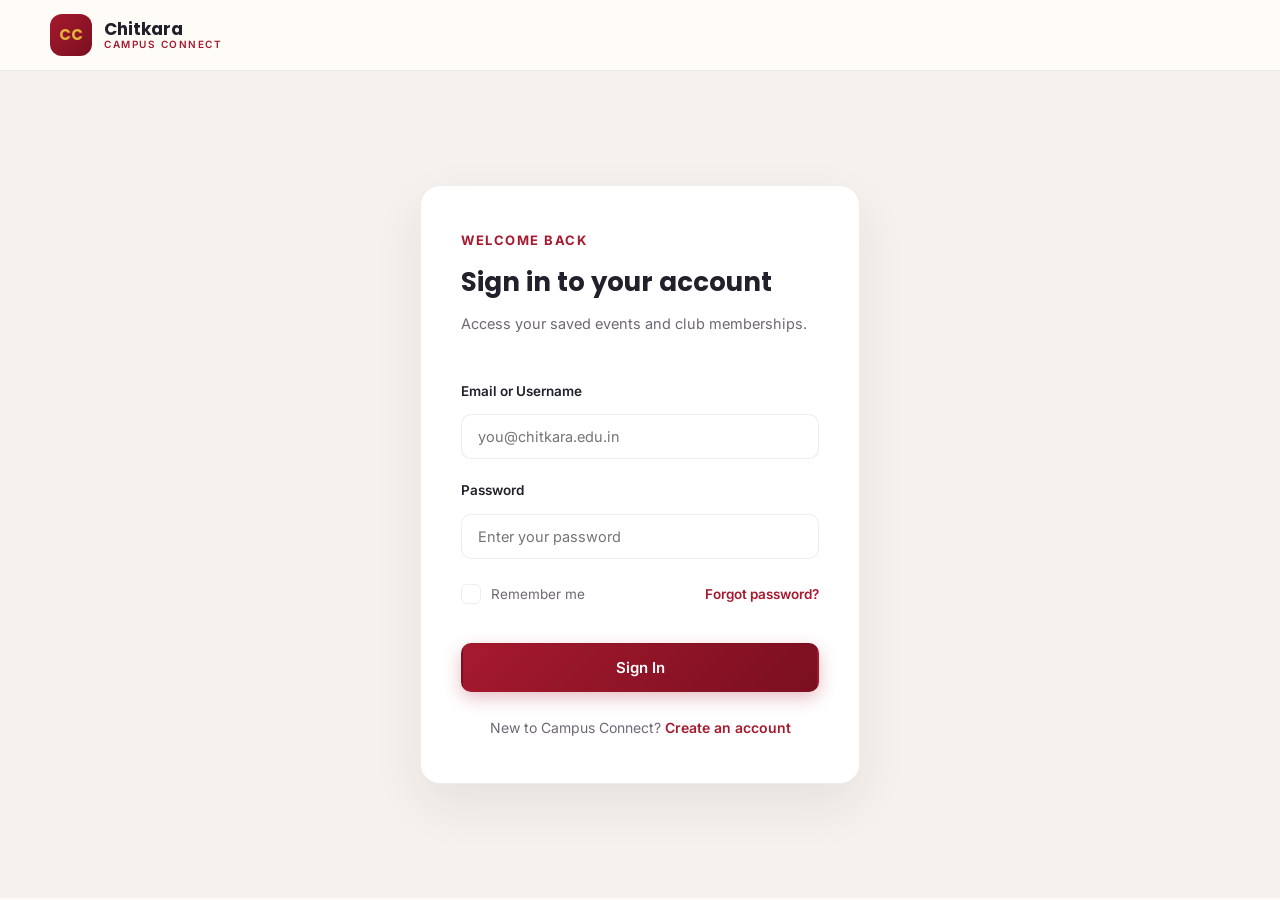
==== login.html @ a1f808e2 "Initial commit" ====
<!DOCTYPE html>
<html lang="en">
<head>
<meta charset="UTF-8">
<meta name="viewport" content="width=device-width, initial-scale=1.0">
<title>Login — Chitkara Campus Connect</title>

<link rel="preconnect" href="https://fonts.googleapis.com">
<link href="https://fonts.googleapis.com/css2?family=Poppins:wght@600;700;800&family=Inter:wght@400;500;600;700&display=swap" rel="stylesheet">

<link rel="stylesheet" href="style.css">
</head>
<body>

  <!-- ===== SIMPLE TOP BAR ===== -->
  <header class="navbar">
    <div class="container navbar-inner">
      <a href="index.html" class="logo">
        <span class="logo-mark">CC</span>
        <span class="logo-text-group">
          <span class="logo-title">Chitkara</span>
          <span class="logo-subtitle">CAMPUS CONNECT</span>
        </span>
      </a>
    </div>
  </header>

  <!-- ===== AUTH SECTION ===== -->
  <main class="auth-page">
    <div class="auth-card">

      <span class="eyebrow" style="text-align:left;">Welcome back</span>
      <h1 class="auth-title">Sign in to your account</h1>
      <p class="auth-subtitle">Access your saved events and club memberships.</p>

      <!--
        No backend is connected, so this form cannot actually verify a
        password. Everything below is real, working HTML: required
        fields, email format checking and a working checkbox — the
        browser will show its native validation messages if you try
        to submit with something missing or invalid.
      -->
      <form class="auth-form" action="#" method="get">

        <label class="field-label" for="email">Email or Username</label>
        <input
          type="text"
          id="email"
          name="email"
          placeholder="you@chitkara.edu.in"
          required>

        <label class="field-label" for="password">Password</label>
        <input
          type="password"
          id="password"
          name="password"
          placeholder="Enter your password"
          minlength="6"
          required>

        <div class="form-row-between">
          <label class="checkbox-field">
            <input type="checkbox" name="remember">
            <span class="checkbox-box"></span>
            Remember me
          </label>
          <a href="#" class="inline-link">Forgot password?</a>
        </div>

        <button type="submit" class="btn btn-primary btn-block">Sign In</button>

      </form>

      <p class="auth-switch">
        New to Campus Connect? <a href="register.html">Create an account</a>
      </p>

    </div>
  </main>

</body>
</html>
---- style.css ----
/* =========================================
   1. RESET & VARIABLES
   ========================================= */

* {
  margin: 0;
  padding: 0;
  box-sizing: border-box;
}

:root {
  --maroon: #A6192E;
  --maroon-dark: #7A0F20;
  --charcoal: #16121A;
  --charcoal-soft: #221C27;
  --cream: #FFFBF7;
  --offwhite: #F6F1EC;
  --gold: #E3B23C;
  --text-dark: #22202B;
  --text-muted: #6E6875;
  --border-soft: rgba(34, 32, 43, 0.08);
}

body {
  font-family: 'Inter', sans-serif;
  color: var(--text-dark);
  background-color: var(--cream);
  line-height: 1.65;
  overflow-x: hidden;
}

h1, h2, h3 {
  font-family: 'Poppins', sans-serif;
}

.container {
  max-width: 1180px;
  margin: 0 auto;
  padding: 0 24px;
}

a { text-decoration: none; color: inherit; }
ul { list-style: none; }

/* =========================================
   2. BUTTONS
   ========================================= */

.btn {
  padding: 13px 26px;
  border-radius: 10px;
  border: 2px solid transparent;
  font-family: 'Inter', sans-serif;
  font-size: 15px;
  font-weight: 600;
  cursor: pointer;
  transition: transform 0.2s ease, box-shadow 0.2s ease, background-color 0.2s ease;
}

.btn:hover { transform: translateY(-2px); }

.btn-primary {
  background: linear-gradient(135deg, var(--maroon), var(--maroon-dark));
  color: #fff;
  box-shadow: 0 6px 18px rgba(166, 25, 46, 0.28);
}
.btn-primary:hover { box-shadow: 0 10px 24px rgba(166, 25, 46, 0.4); }

.btn-outline {
  background-color: transparent;
  border-color: var(--border-soft);
  color: var(--text-dark);
}
.btn-outline:hover {
  border-color: var(--maroon);
  color: var(--maroon);
}

.btn-outline.btn-light {
  border-color: rgba(255,255,255,0.4);
  color: #fff;
}
.btn-outline.btn-light:hover {
  background-color: #fff;
  color: var(--maroon-dark);
  border-color: #fff;
}

.btn-ghost {
  background: transparent;
  border: none;
  color: var(--charcoal);
  padding: 13px 6px;
}
.btn-ghost:hover { color: var(--maroon); transform: translateX(4px); }

.btn-block { width: 100%; margin-top: 8px; }

/* =========================================
   3. NAVBAR
   ========================================= */

.navbar {
  background-color: rgba(255, 251, 247, 0.9);
  backdrop-filter: blur(10px);
  border-bottom: 1px solid var(--border-soft);
  position: sticky;
  top: 0;
  z-index: 100;
}

.navbar-inner {
  display: flex;
  align-items: center;
  justify-content: space-between;
  padding: 14px 0;
}

.logo { display: flex; align-items: center; gap: 12px; }

.logo-mark {
  background: linear-gradient(135deg, var(--maroon), var(--maroon-dark));
  color: var(--gold);
  font-family: 'Poppins', sans-serif;
  font-weight: 700;
  font-size: 15px;
  width: 42px;
  height: 42px;
  border-radius: 12px;
  display: flex;
  align-items: center;
  justify-content: center;
}

.logo-text-group { display: flex; flex-direction: column; line-height: 1.1; }
.logo-title { font-family: 'Poppins', sans-serif; font-weight: 700; font-size: 17px; color: var(--text-dark); }
.logo-subtitle { font-size: 10px; letter-spacing: 1.5px; color: var(--maroon); font-weight: 600; }

.nav-links { display: flex; gap: 34px; }
.nav-links a { font-weight: 500; font-size: 15px; color: var(--text-dark); position: relative; }
.nav-links a::after {
  content: "";
  position: absolute;
  left: 0; bottom: -6px;
  width: 0; height: 2px;
  background-color: var(--maroon);
  transition: width 0.2s ease;
}
.nav-links a:hover::after { width: 100%; }

.nav-actions { display: flex; gap: 12px; }

/* =========================================
   4. HERO SECTION
   ========================================= */

.hero {
  position: relative;
  background: radial-gradient(circle at 20% 20%, #241820 0%, var(--charcoal) 55%);
  color: #fff;
  padding: 100px 0 120px;
  overflow: hidden;
}

.hero-glow {
  position: absolute;
  border-radius: 50%;
  filter: blur(80px);
  opacity: 0.35;
  z-index: 0;
}
.glow-1 { width: 380px; height: 380px; background: var(--maroon); top: -100px; right: -60px; }
.glow-2 { width: 300px; height: 300px; background: var(--gold); bottom: -80px; left: -60px; opacity: 0.2; }

.hero-inner {
  position: relative;
  z-index: 1;
  display: flex;
  align-items: center;
  justify-content: space-between;
  gap: 56px;
}

.hero-content { flex: 1; }

.hero-badge {
  display: inline-flex;
  align-items: center;
  gap: 8px;
  background-color: rgba(255,255,255,0.08);
  border: 1px solid rgba(255,255,255,0.14);
  padding: 7px 16px;
  border-radius: 999px;
  font-size: 13px;
  font-weight: 600;
  margin-bottom: 24px;
}

.pulse-dot {
  width: 8px; height: 8px;
  background-color: #4ADE80;
  border-radius: 50%;
  box-shadow: 0 0 0 0 rgba(74, 222, 128, 0.6);
  animation: pulse 1.8s infinite;
}
@keyframes pulse {
  0% { box-shadow: 0 0 0 0 rgba(74, 222, 128, 0.6); }
  70% { box-shadow: 0 0 0 8px rgba(74, 222, 128, 0); }
  100% { box-shadow: 0 0 0 0 rgba(74, 222, 128, 0); }
}

.hero-content h1 {
  font-size: 52px;
  font-weight: 800;
  line-height: 1.15;
  margin-bottom: 20px;
}

.hero-text {
  color: #C9C4CC;
  max-width: 460px;
  font-size: 16px;
  margin-bottom: 34px;
}

.hero-buttons { display: flex; align-items: center; gap: 8px; margin-bottom: 48px; }

.hero-stats { display: flex; gap: 40px; }
.hero-stats div { display: flex; flex-direction: column; }
.hero-stats strong { font-family: 'Poppins', sans-serif; font-size: 24px; color: var(--gold); }
.hero-stats span { font-size: 13px; color: #A9A3B0; }

/* Hero visual: stacked card composition */
.hero-visual {
  flex: 1;
  position: relative;
  min-height: 380px;
}

.stack-card {
  position: absolute;
  border-radius: 18px;
}

.stack-card-back {
  width: 280px; height: 220px;
  background: linear-gradient(135deg, var(--maroon), var(--maroon-dark));
  top: 10px; right: 10px;
  opacity: 0.5;
  transform: rotate(6deg);
}
.stack-card-mid {
  width: 280px; height: 220px;
  background-color: rgba(255,255,255,0.06);
  border: 1px solid rgba(255,255,255,0.1);
  top: 30px; right: 30px;
  transform: rotate(-3deg);
}

.stack-card-front {
  width: 300px;
  background-color: #fff;
  color: var(--text-dark);
  padding: 24px;
  top: 60px;
  right: 50px;
  box-shadow: 0 20px 50px rgba(0,0,0,0.4);
}

.event-preview-tag {
  display: inline-block;
  background-color: #FDEDE0;
  color: var(--maroon-dark);
  font-size: 11px;
  font-weight: 700;
  padding: 4px 10px;
  border-radius: 6px;
  margin-bottom: 12px;
}

.stack-card-front h3 { font-size: 18px; margin-bottom: 8px; }
.preview-meta { font-size: 13px; color: var(--text-muted); margin-bottom: 16px; }

.preview-avatars { display: flex; align-items: center; }
.avatar {
  width: 30px; height: 30px;
  border-radius: 50%;
  border: 2px solid #fff;
  margin-left: -10px;
}
.avatar:first-child { margin-left: 0; }
.a1 { background: linear-gradient(135deg, var(--gold), #C98A1C); }
.a2 { background: linear-gradient(135deg, var(--maroon), var(--maroon-dark)); }
.a3 { background: linear-gradient(135deg, #6E6875, #22202B); }
.avatar-count {
  margin-left: 10px;
  font-size: 12px;
  font-weight: 600;
  color: var(--text-muted);
}

.mini-badge {
  position: absolute;
  background-color: #fff;
  color: var(--text-dark);
  font-size: 12px;
  font-weight: 600;
  padding: 9px 14px;
  border-radius: 10px;
  box-shadow: 0 10px 24px rgba(0,0,0,0.3);
}
.mini-badge-1 { top: 20px; left: 0; }
.mini-badge-2 { bottom: 10px; left: 30px; }

/* =========================================
   5. GENERAL SECTION STYLES
   ========================================= */

.section { padding: 90px 0; }
.section-alt { background-color: var(--offwhite); }

.eyebrow {
  display: block;
  text-align: center;
  color: var(--maroon);
  font-weight: 700;
  font-size: 13px;
  letter-spacing: 1.5px;
  text-transform: uppercase;
  margin-bottom: 10px;
}

.section-title {
  font-size: 34px;
  font-weight: 700;
  text-align: center;
  color: var(--text-dark);
  margin-bottom: 10px;
}

.section-subtitle {
  text-align: center;
  color: var(--text-muted);
  margin-bottom: 52px;
  font-size: 16px;
}

/* =========================================
   6. EXPLORE EVENTS (CATEGORY CARDS)
   ========================================= */

.category-grid {
  display: grid;
  grid-template-columns: repeat(4, 1fr);
  gap: 22px;
}

.category-card {
  background-color: #fff;
  border-radius: 16px;
  padding: 30px 22px;
  text-align: center;
  border: 1px solid var(--border-soft);
  border-top: 3px solid transparent;
  transition: transform 0.25s ease, box-shadow 0.25s ease, border-color 0.25s ease;
}

.category-card:hover {
  transform: translateY(-8px);
  box-shadow: 0 16px 32px rgba(34, 32, 43, 0.1);
}

.cat-1:hover { border-top-color: var(--maroon); }
.cat-2:hover { border-top-color: var(--gold); }
.cat-3:hover { border-top-color: #4A7C6F; }
.cat-4:hover { border-top-color: #5B6EE1; }

.category-icon { font-size: 30px; display: inline-block; margin-bottom: 14px; }
.category-card h3 { font-size: 17px; margin-bottom: 8px; }
.category-card p { color: var(--text-muted); font-size: 14px; }

/* =========================================
   7. UPCOMING EVENTS
   ========================================= */

.event-grid {
  display: grid;
  grid-template-columns: repeat(4, 1fr);
  gap: 24px;
}

.event-card {
  background-color: #fff;
  border-radius: 16px;
  overflow: hidden;
  border: 1px solid var(--border-soft);
  transition: transform 0.25s ease, box-shadow 0.25s ease;
}
.event-card:hover {
  transform: translateY(-6px);
  box-shadow: 0 18px 36px rgba(34, 32, 43, 0.12);
}

.event-banner {
  height: 90px;
  position: relative;
}
.banner-tech { background: linear-gradient(135deg, #5B6EE1, #34399B); }
.banner-cultural { background: linear-gradient(135deg, var(--maroon), var(--maroon-dark)); }
.banner-sports { background: linear-gradient(135deg, #4A7C6F, #285249); }
.banner-workshop { background: linear-gradient(135deg, var(--gold), #B8791C); }

.event-date-badge {
  position: absolute;
  bottom: -18px; left: 20px;
  background-color: #fff;
  border-radius: 10px;
  padding: 6px 12px;
  text-align: center;
  font-size: 11px;
  font-weight: 700;
  color: var(--text-muted);
  box-shadow: 0 6px 14px rgba(0,0,0,0.12);
}
.event-date-badge strong {
  display: block;
  font-size: 16px;
  color: var(--text-dark);
}

.event-body { padding: 30px 20px 22px; }

.event-tag {
  display: inline-block;
  font-size: 11px;
  font-weight: 700;
  padding: 4px 10px;
  border-radius: 6px;
  margin-bottom: 10px;
}
.tag-tech { background-color: #E9EBFC; color: #34399B; }
.tag-cultural { background-color: #FBE4E8; color: var(--maroon-dark); }
.tag-sports { background-color: #E1EEEA; color: #285249; }
.tag-workshop { background-color: #FBF1DA; color: #8A5D14; }

.event-body h3 { font-size: 17px; margin-bottom: 10px; }
.event-meta { font-size: 12.5px; color: var(--text-muted); margin-bottom: 8px; }
.event-desc { font-size: 14px; color: var(--text-muted); margin-bottom: 6px; }

/* =========================================
   8. STUDENT CLUBS
   ========================================= */

.club-grid {
  display: grid;
  grid-template-columns: repeat(4, 1fr);
  gap: 20px;
}

.club-card {
  background-color: #fff;
  border-radius: 14px;
  padding: 26px 20px;
  border: 1px solid var(--border-soft);
  transition: transform 0.2s ease, box-shadow 0.2s ease, border-color 0.2s ease;
}
.club-card:hover {
  transform: translateY(-5px);
  border-color: var(--maroon);
  box-shadow: 0 14px 28px rgba(34, 32, 43, 0.1);
}

.club-icon { font-size: 26px; display: inline-block; margin-bottom: 12px; }
.club-card h3 { font-size: 15.5px; margin-bottom: 6px; }
.club-tag { font-size: 12.5px; color: var(--text-muted); }

/* Club cards are <label> elements pointing at a hidden checkbox,
   so they need cursor + display rules that <article> doesn't. */
.club-card {
  display: block;
  cursor: pointer;
  text-align: left;
}

.club-view {
  display: inline-block;
  margin-top: 12px;
  font-size: 13px;
  font-weight: 600;
  color: var(--maroon);
  opacity: 0;
  transform: translateX(-4px);
  transition: opacity 0.2s ease, transform 0.2s ease;
}
.club-card:hover .club-view,
.club-card:focus .club-view {
  opacity: 1;
  transform: translateX(0);
}

.club-card:focus {
  outline: none;
  border-color: var(--maroon);
  box-shadow: 0 0 0 3px rgba(166, 25, 46, 0.15);
}

.club-card-more {
  background: linear-gradient(135deg, var(--maroon), var(--maroon-dark));
  color: #fff;
  border: none;
  text-align: center;
}
.club-card-more .club-tag { color: #F1D9DD; }
.club-card-more:hover { transform: translateY(-5px) scale(1.02); }

/* =========================================
   MODAL SYSTEM (pure CSS, checkbox-hack)
   ========================================= */

.modal-toggle {
  position: absolute;
  opacity: 0;
  width: 0;
  height: 0;
  pointer-events: none;
}

.modal-overlay {
  display: none;
  position: fixed;
  inset: 0;
  z-index: 999;
  align-items: center;
  justify-content: center;
  padding: 20px;
}

.modal-toggle:checked + .modal-overlay {
  display: flex;
}

.modal-backdrop {
  position: absolute;
  inset: 0;
  background-color: rgba(22, 18, 26, 0.65);
  cursor: pointer;
}

.modal-box {
  position: relative;
  background-color: #fff;
  border-radius: 18px;
  padding: 36px 32px;
  max-width: 420px;
  width: 100%;
  text-align: left;
  box-shadow: 0 30px 60px rgba(0, 0, 0, 0.35);
  animation: modal-pop 0.18s ease;
}

@keyframes modal-pop {
  from { transform: scale(0.95); opacity: 0; }
  to { transform: scale(1); opacity: 1; }
}

.modal-close {
  position: absolute;
  top: 16px;
  right: 18px;
  width: 32px;
  height: 32px;
  border-radius: 50%;
  background-color: var(--offwhite);
  color: var(--text-dark);
  display: flex;
  align-items: center;
  justify-content: center;
  cursor: pointer;
  font-size: 14px;
  transition: background-color 0.2s ease;
}
.modal-close:hover { background-color: var(--border-soft); }

.modal-box .club-icon { font-size: 32px; margin-bottom: 14px; }

.modal-tag {
  display: inline-block;
  background-color: #FBE4E8;
  color: var(--maroon-dark);
  font-size: 11.5px;
  font-weight: 700;
  padding: 4px 10px;
  border-radius: 6px;
  margin-bottom: 12px;
}

.modal-box h3 { font-size: 21px; margin-bottom: 10px; }
.modal-box p { color: var(--text-muted); font-size: 14.5px; margin-bottom: 18px; }

.modal-facts {
  margin-bottom: 24px;
  padding: 16px;
  background-color: var(--offwhite);
  border-radius: 12px;
}
.modal-facts li {
  font-size: 13.5px;
  color: var(--text-dark);
  margin-bottom: 8px;
}
.modal-facts li:last-child { margin-bottom: 0; }

/* =========================================
   9. WHY PARTICIPATE (BENEFITS)
   ========================================= */

.benefit-grid {
  display: grid;
  grid-template-columns: repeat(4, 1fr);
  gap: 30px;
}

.benefit-number {
  display: inline-block;
  font-family: 'Poppins', sans-serif;
  font-size: 26px;
  font-weight: 800;
  color: var(--gold);
  -webkit-text-stroke: 1px var(--maroon);
  margin-bottom: 14px;
}

.benefit-item h3 { font-size: 17px; margin-bottom: 8px; }
.benefit-item p { color: var(--text-muted); font-size: 14px; }

/* =========================================
   10. FINAL CTA
   ========================================= */

.cta {
  position: relative;
  background: linear-gradient(135deg, var(--maroon), var(--maroon-dark));
  color: #fff;
  padding: 80px 0;
  text-align: center;
  overflow: hidden;
}

.cta-glow {
  position: absolute;
  width: 400px; height: 400px;
  background-color: var(--gold);
  filter: blur(120px);
  opacity: 0.25;
  top: -150px; left: 50%;
  transform: translateX(-50%);
}

.cta-inner { position: relative; z-index: 1; }
.cta h2 { font-size: 32px; margin-bottom: 14px; font-weight: 700; }
.cta p { color: #F3D9DE; margin-bottom: 30px; font-size: 16px; }
.cta-buttons { display: flex; justify-content: center; gap: 16px; }

/* =========================================
   11. FOOTER
   ========================================= */

.footer {
  background-color: var(--charcoal);
  color: #B5AFBB;
  padding: 60px 0 24px;
}

.footer-grid {
  display: grid;
  grid-template-columns: 2fr 1fr 1fr 1fr;
  gap: 40px;
  margin-bottom: 36px;
}

.footer-brand p { margin-top: 16px; font-size: 14px; max-width: 280px; }

.footer-col h4 { color: #fff; margin-bottom: 16px; font-size: 15px; font-weight: 600; }
.footer-col ul li { margin-bottom: 10px; font-size: 14px; }
.footer-col ul li a:hover { color: var(--gold); }

.footer-bottom {
  text-align: center;
  font-size: 12.5px;
  border-top: 1px solid rgba(255,255,255,0.08);
  padding-top: 22px;
}

/* =========================================
   12. RESPONSIVE DESIGN
   ========================================= */

@media (max-width: 992px) {
  .category-grid, .event-grid, .club-grid, .benefit-grid {
    grid-template-columns: repeat(2, 1fr);
  }
  .footer-grid { grid-template-columns: repeat(2, 1fr); }
  .hero-content h1 { font-size: 42px; }
}

@media (max-width: 640px) {
  .navbar-inner { gap: 12px; }
  .nav-links { display: none; }

  .hero { padding: 70px 0 90px; }
  .hero-inner { flex-direction: column; text-align: left; }
  .hero-content h1 { font-size: 34px; }
  .hero-buttons { flex-direction: column; align-items: flex-start; }
  .hero-stats { gap: 26px; }

  .hero-visual { width: 100%; min-height: 300px; margin-top: 40px; }
  .stack-card-front { width: 85%; right: 0; left: 0; margin: 0 auto; top: 40px; }
  .stack-card-back, .stack-card-mid { display: none; }
  .mini-badge-1 { top: -10px; left: 0; }
  .mini-badge-2 { bottom: -20px; left: 10%; }

  .category-grid, .event-grid, .club-grid, .benefit-grid {
    grid-template-columns: 1fr;
  }

  .cta h2 { font-size: 26px; }
  .cta-buttons { flex-direction: column; }

  .footer-grid { grid-template-columns: 1fr; }

  .modal-box { padding: 28px 22px; }
  .auth-card { padding: 32px 22px; }
  .form-grid-2 { grid-template-columns: 1fr; }
}

/* =========================================
   13. LOGIN / REGISTER PAGES
   ========================================= */

.auth-page {
  min-height: calc(100vh - 73px);
  display: flex;
  align-items: center;
  justify-content: center;
  background-color: var(--offwhite);
  padding: 60px 20px;
}

.auth-card {
  background-color: #fff;
  border-radius: 20px;
  padding: 44px 40px;
  max-width: 440px;
  width: 100%;
  box-shadow: 0 20px 50px rgba(34, 32, 43, 0.08);
  border: 1px solid var(--border-soft);
}

.auth-card-wide { max-width: 600px; }

.auth-title {
  font-size: 26px;
  font-weight: 700;
  margin-bottom: 8px;
}

.auth-subtitle {
  color: var(--text-muted);
  font-size: 14.5px;
  margin-bottom: 30px;
}

.auth-form { display: flex; flex-direction: column; gap: 6px; }

.field-label {
  font-size: 13.5px;
  font-weight: 600;
  color: var(--text-dark);
  margin-top: 14px;
  margin-bottom: 6px;
  display: block;
}

.auth-form input[type="text"],
.auth-form input[type="email"],
.auth-form input[type="password"],
.auth-form input[type="tel"],
.auth-form select,
.auth-form textarea {
  width: 100%;
  padding: 13px 16px;
  border-radius: 10px;
  border: 1.5px solid var(--border-soft);
  font-family: 'Inter', sans-serif;
  font-size: 14.5px;
  color: var(--text-dark);
  background-color: #fff;
  transition: border-color 0.2s ease, box-shadow 0.2s ease;
}

.auth-form textarea { resize: vertical; }

.auth-form input:focus,
.auth-form select:focus,
.auth-form textarea:focus {
  outline: none;
  border-color: var(--maroon);
  box-shadow: 0 0 0 3px rgba(166, 25, 46, 0.12);
}

/* Highlight genuinely invalid fields only after the user has typed
   something (so empty required fields don't turn red on page load) */
.auth-form input:not(:placeholder-shown):invalid,
.auth-form select:invalid {
  border-color: #D64545;
}

.form-row-between {
  display: flex;
  align-items: center;
  justify-content: space-between;
  margin: 18px 0 24px;
}

.inline-link {
  font-size: 13.5px;
  font-weight: 600;
  color: var(--maroon);
}
.inline-link:hover { text-decoration: underline; }

.auth-switch {
  text-align: center;
  font-size: 14px;
  color: var(--text-muted);
  margin-top: 24px;
}
.auth-switch a { color: var(--maroon); font-weight: 600; }
.auth-switch a:hover { text-decoration: underline; }

.form-grid-2 {
  display: grid;
  grid-template-columns: 1fr 1fr;
  gap: 16px;
}

/* Working custom checkbox (native input, styled with CSS only) */
.checkbox-field {
  display: flex;
  align-items: center;
  gap: 10px;
  font-size: 13.5px;
  color: var(--text-muted);
  cursor: pointer;
}

.checkbox-field input {
  position: absolute;
  opacity: 0;
  width: 0;
  height: 0;
}

.checkbox-box {
  flex-shrink: 0;
  width: 20px;
  height: 20px;
  border-radius: 6px;
  border: 1.5px solid var(--border-soft);
  display: inline-flex;
  align-items: center;
  justify-content: center;
  transition: background-color 0.2s ease, border-color 0.2s ease;
}

.checkbox-field input:checked ~ .checkbox-box {
  background-color: var(--maroon);
  border-color: var(--maroon);
}

.checkbox-field input:checked ~ .checkbox-box::after {
  content: "✓";
  color: #fff;
  font-size: 12px;
  font-weight: 700;
}

.checkbox-field input:focus ~ .checkbox-box {
  box-shadow: 0 0 0 3px rgba(166, 25, 46, 0.15);
}

.checkbox-field-terms {
  align-items: flex-start;
  margin: 20px 0 24px;
  line-height: 1.4;
}
.checkbox-field-terms .checkbox-box { margin-top: 2px; }

@media (max-width: 640px) {
  .form-grid-2 { grid-template-columns: 1fr; }
}
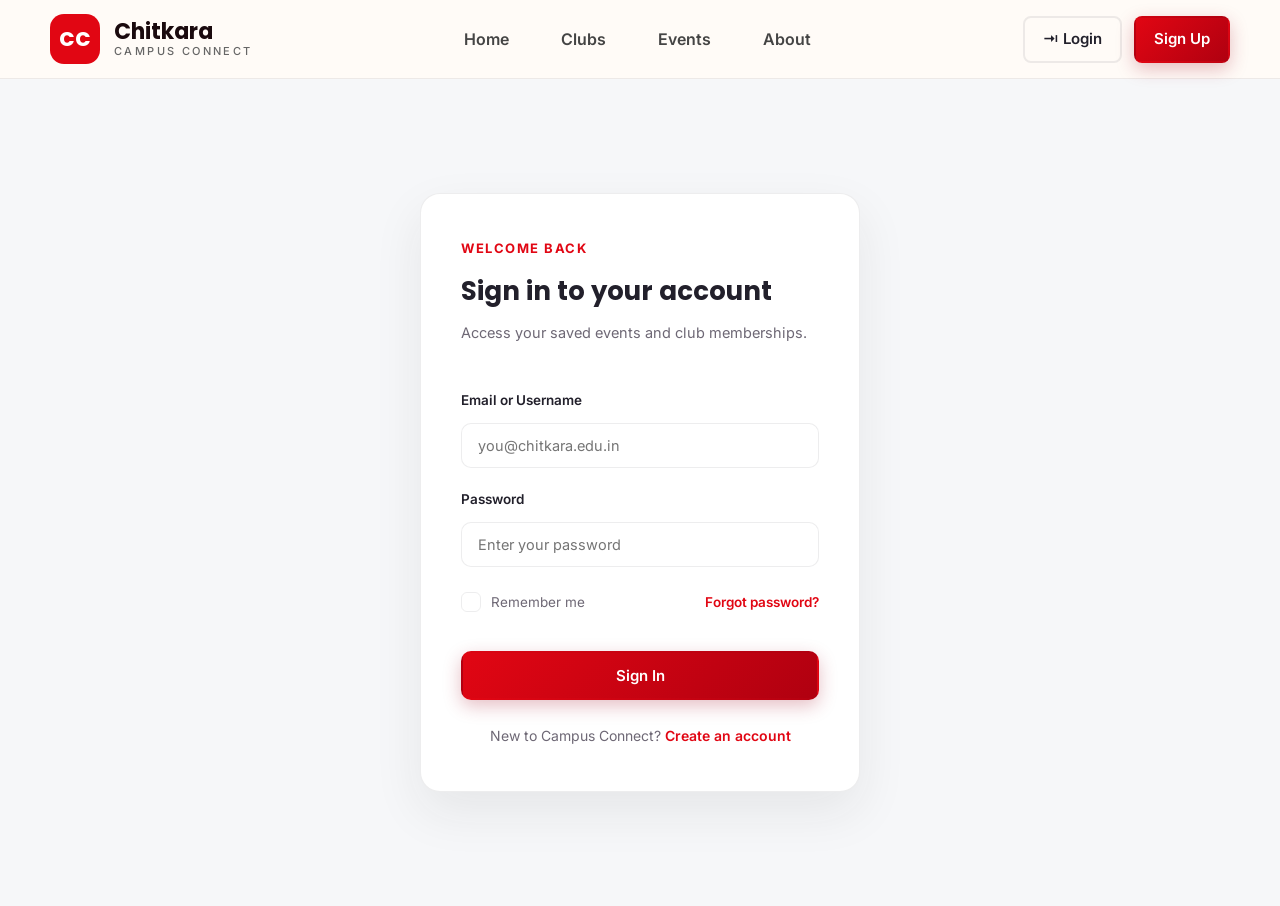
==== commit 07067cf1: "Initial commit" ====
--- a/login.html
+++ b/login.html
@@ -4,13 +4,15 @@
 <meta charset="UTF-8">
 <meta name="viewport" content="width=device-width, initial-scale=1.0">
 <title>Login — Chitkara Campus Connect</title>
+<meta name="description" content="Chitkara Campus Connect: discover clubs, register for events and get QR tickets for campus life at Chitkara University.">
 
 <link rel="preconnect" href="https://fonts.googleapis.com">
 <link href="https://fonts.googleapis.com/css2?family=Poppins:wght@600;700;800&family=Inter:wght@400;500;600;700&display=swap" rel="stylesheet">
 
 <link rel="stylesheet" href="style.css">
+<link rel="stylesheet" href="extra.css">
 </head>
-<body>
+<body data-page="login">
 
   <!-- ===== SIMPLE TOP BAR ===== -->
   <header class="navbar">
@@ -25,39 +27,20 @@
     </div>
   </header>
 
-  <!-- ===== AUTH SECTION ===== -->
   <main class="auth-page">
     <div class="auth-card">
 
-      <span class="eyebrow" style="text-align:left;">Welcome back</span>
+      <span class="eyebrow">Welcome back</span>
       <h1 class="auth-title">Sign in to your account</h1>
       <p class="auth-subtitle">Access your saved events and club memberships.</p>
 
-      <!--
-        No backend is connected, so this form cannot actually verify a
-        password. Everything below is real, working HTML: required
-        fields, email format checking and a working checkbox — the
-        browser will show its native validation messages if you try
-        to submit with something missing or invalid.
-      -->
       <form class="auth-form" action="#" method="get">
 
         <label class="field-label" for="email">Email or Username</label>
-        <input
-          type="text"
-          id="email"
-          name="email"
-          placeholder="you@chitkara.edu.in"
-          required>
+        <input type="text" id="email" name="email" placeholder="you@chitkara.edu.in" required>
 
         <label class="field-label" for="password">Password</label>
-        <input
-          type="password"
-          id="password"
-          name="password"
-          placeholder="Enter your password"
-          minlength="6"
-          required>
+        <input type="password" id="password" name="password" placeholder="Enter your password" minlength="6" required>
 
         <div class="form-row-between">
           <label class="checkbox-field">
@@ -79,5 +62,7 @@
     </div>
   </main>
 
+<script src="data.js"></script>
+<script src="app.js"></script>
 </body>
 </html>
--- a/style.css
+++ b/style.css
@@ -1,6 +1,3 @@
-/* =========================================
-   1. RESET & VARIABLES
-   ========================================= */
 
 * {
   margin: 0;
@@ -12,7 +9,6 @@
   --maroon: #A6192E;
   --maroon-dark: #7A0F20;
   --charcoal: #16121A;
-  --charcoal-soft: #221C27;
   --cream: #FFFBF7;
   --offwhite: #F6F1EC;
   --gold: #E3B23C;
@@ -42,11 +38,9 @@
 a { text-decoration: none; color: inherit; }
 ul { list-style: none; }
 
-/* =========================================
-   2. BUTTONS
-   ========================================= */
 
 .btn {
+  display: inline-block;
   padding: 13px 26px;
   border-radius: 10px;
   border: 2px solid transparent;
@@ -54,9 +48,8 @@
   font-size: 15px;
   font-weight: 600;
   cursor: pointer;
-  transition: transform 0.2s ease, box-shadow 0.2s ease, background-color 0.2s ease;
-}
-
+  transition: 0.2s ease;
+}
 .btn:hover { transform: translateY(-2px); }
 
 .btn-primary {
@@ -64,27 +57,16 @@
   color: #fff;
   box-shadow: 0 6px 18px rgba(166, 25, 46, 0.28);
 }
-.btn-primary:hover { box-shadow: 0 10px 24px rgba(166, 25, 46, 0.4); }
 
 .btn-outline {
   background-color: transparent;
   border-color: var(--border-soft);
   color: var(--text-dark);
 }
-.btn-outline:hover {
-  border-color: var(--maroon);
-  color: var(--maroon);
-}
-
-.btn-outline.btn-light {
-  border-color: rgba(255,255,255,0.4);
-  color: #fff;
-}
-.btn-outline.btn-light:hover {
-  background-color: #fff;
-  color: var(--maroon-dark);
-  border-color: #fff;
-}
+.btn-outline:hover { border-color: var(--maroon); color: var(--maroon); }
+
+.btn-outline.btn-light { border-color: rgba(255,255,255,0.4); color: #fff; }
+.btn-outline.btn-light:hover { background-color: #fff; color: var(--maroon-dark); border-color: #fff; }
 
 .btn-ghost {
   background: transparent;
@@ -95,10 +77,6 @@
 .btn-ghost:hover { color: var(--maroon); transform: translateX(4px); }
 
 .btn-block { width: 100%; margin-top: 8px; }
-
-/* =========================================
-   3. NAVBAR
-   ========================================= */
 
 .navbar {
   background-color: rgba(255, 251, 247, 0.9);
@@ -114,6 +92,7 @@
   align-items: center;
   justify-content: space-between;
   padding: 14px 0;
+  position: relative;
 }
 
 .logo { display: flex; align-items: center; gap: 12px; }
@@ -150,9 +129,33 @@
 
 .nav-actions { display: flex; gap: 12px; }
 
-/* =========================================
-   4. HERO SECTION
-   ========================================= */
+/* The hamburger menu, built with only HTML + CSS (no JavaScript):
+   a hidden checkbox is toggled by clicking the label (the ☰ icon).
+   When it's checked, CSS reveals the .nav-links dropdown below. */
+.menu-check { position: absolute; opacity: 0; width: 0; height: 0; }
+
+.nav-toggle {
+  display: none;
+  flex-direction: column;
+  justify-content: center;
+  align-items: center;
+  gap: 5px;
+  width: 40px;
+  height: 40px;
+  cursor: pointer;
+  border-radius: 8px;
+}
+.nav-toggle:hover { background-color: var(--border-soft); }
+.nav-toggle span {
+  width: 22px;
+  height: 2px;
+  background-color: var(--text-dark);
+  border-radius: 2px;
+  transition: 0.25s ease;
+}
+
+.nav-login-mobile { display: none; }
+
 
 .hero {
   position: relative;
@@ -167,7 +170,6 @@
   border-radius: 50%;
   filter: blur(80px);
   opacity: 0.35;
-  z-index: 0;
 }
 .glow-1 { width: 380px; height: 380px; background: var(--maroon); top: -100px; right: -60px; }
 .glow-2 { width: 300px; height: 300px; background: var(--gold); bottom: -80px; left: -60px; opacity: 0.2; }
@@ -200,29 +202,16 @@
   width: 8px; height: 8px;
   background-color: #4ADE80;
   border-radius: 50%;
-  box-shadow: 0 0 0 0 rgba(74, 222, 128, 0.6);
   animation: pulse 1.8s infinite;
 }
 @keyframes pulse {
-  0% { box-shadow: 0 0 0 0 rgba(74, 222, 128, 0.6); }
-  70% { box-shadow: 0 0 0 8px rgba(74, 222, 128, 0); }
+  0%   { box-shadow: 0 0 0 0 rgba(74, 222, 128, 0.6); }
+  70%  { box-shadow: 0 0 0 8px rgba(74, 222, 128, 0); }
   100% { box-shadow: 0 0 0 0 rgba(74, 222, 128, 0); }
 }
 
-.hero-content h1 {
-  font-size: 52px;
-  font-weight: 800;
-  line-height: 1.15;
-  margin-bottom: 20px;
-}
-
-.hero-text {
-  color: #C9C4CC;
-  max-width: 460px;
-  font-size: 16px;
-  margin-bottom: 34px;
-}
-
+.hero-content h1 { font-size: 52px; font-weight: 800; line-height: 1.15; margin-bottom: 20px; }
+.hero-text { color: #C9C4CC; max-width: 460px; font-size: 16px; margin-bottom: 34px; }
 .hero-buttons { display: flex; align-items: center; gap: 8px; margin-bottom: 48px; }
 
 .hero-stats { display: flex; gap: 40px; }
@@ -231,16 +220,8 @@
 .hero-stats span { font-size: 13px; color: #A9A3B0; }
 
 /* Hero visual: stacked card composition */
-.hero-visual {
-  flex: 1;
-  position: relative;
-  min-height: 380px;
-}
-
-.stack-card {
-  position: absolute;
-  border-radius: 18px;
-}
+.hero-visual { flex: 1; position: relative; min-height: 380px; }
+.stack-card { position: absolute; border-radius: 18px; }
 
 .stack-card-back {
   width: 280px; height: 220px;
@@ -256,7 +237,6 @@
   top: 30px; right: 30px;
   transform: rotate(-3deg);
 }
-
 .stack-card-front {
   width: 300px;
   background-color: #fff;
@@ -277,27 +257,16 @@
   border-radius: 6px;
   margin-bottom: 12px;
 }
-
 .stack-card-front h3 { font-size: 18px; margin-bottom: 8px; }
 .preview-meta { font-size: 13px; color: var(--text-muted); margin-bottom: 16px; }
 
 .preview-avatars { display: flex; align-items: center; }
-.avatar {
-  width: 30px; height: 30px;
-  border-radius: 50%;
-  border: 2px solid #fff;
-  margin-left: -10px;
-}
+.avatar { width: 30px; height: 30px; border-radius: 50%; border: 2px solid #fff; margin-left: -10px; }
 .avatar:first-child { margin-left: 0; }
 .a1 { background: linear-gradient(135deg, var(--gold), #C98A1C); }
 .a2 { background: linear-gradient(135deg, var(--maroon), var(--maroon-dark)); }
 .a3 { background: linear-gradient(135deg, #6E6875, #22202B); }
-.avatar-count {
-  margin-left: 10px;
-  font-size: 12px;
-  font-weight: 600;
-  color: var(--text-muted);
-}
+.avatar-count { margin-left: 10px; font-size: 12px; font-weight: 600; color: var(--text-muted); }
 
 .mini-badge {
   position: absolute;
@@ -329,31 +298,21 @@
   text-transform: uppercase;
   margin-bottom: 10px;
 }
-
-.section-title {
-  font-size: 34px;
-  font-weight: 700;
-  text-align: center;
-  color: var(--text-dark);
-  margin-bottom: 10px;
-}
-
-.section-subtitle {
-  text-align: center;
-  color: var(--text-muted);
-  margin-bottom: 52px;
-  font-size: 16px;
-}
+.section-title { font-size: 34px; font-weight: 700; text-align: center; margin-bottom: 10px; }
+.section-subtitle { text-align: center; color: var(--text-muted); margin-bottom: 52px; font-size: 16px; }
+
+/* Shared grid used by Categories / Events / Clubs / Benefits.
+   Column count is set per-section below since card widths differ. */
+.category-grid, .event-grid, .club-grid, .benefit-grid {
+  display: grid;
+  gap: 24px;
+}
+.category-grid, .event-grid, .club-grid { grid-template-columns: repeat(4, 1fr); }
+.benefit-grid { grid-template-columns: repeat(4, 1fr); }
 
 /* =========================================
-   6. EXPLORE EVENTS (CATEGORY CARDS)
+   6. CATEGORY CARDS
    ========================================= */
-
-.category-grid {
-  display: grid;
-  grid-template-columns: repeat(4, 1fr);
-  gap: 22px;
-}
 
 .category-card {
   background-color: #fff;
@@ -362,14 +321,9 @@
   text-align: center;
   border: 1px solid var(--border-soft);
   border-top: 3px solid transparent;
-  transition: transform 0.25s ease, box-shadow 0.25s ease, border-color 0.25s ease;
-}
-
-.category-card:hover {
-  transform: translateY(-8px);
-  box-shadow: 0 16px 32px rgba(34, 32, 43, 0.1);
-}
-
+  transition: 0.25s ease;
+}
+.category-card:hover { transform: translateY(-8px); box-shadow: 0 16px 32px rgba(34, 32, 43, 0.1); }
 .cat-1:hover { border-top-color: var(--maroon); }
 .cat-2:hover { border-top-color: var(--gold); }
 .cat-3:hover { border-top-color: #4A7C6F; }
@@ -380,31 +334,19 @@
 .category-card p { color: var(--text-muted); font-size: 14px; }
 
 /* =========================================
-   7. UPCOMING EVENTS
+   7. EVENT CARDS
    ========================================= */
-
-.event-grid {
-  display: grid;
-  grid-template-columns: repeat(4, 1fr);
-  gap: 24px;
-}
 
 .event-card {
   background-color: #fff;
   border-radius: 16px;
   overflow: hidden;
   border: 1px solid var(--border-soft);
-  transition: transform 0.25s ease, box-shadow 0.25s ease;
-}
-.event-card:hover {
-  transform: translateY(-6px);
-  box-shadow: 0 18px 36px rgba(34, 32, 43, 0.12);
-}
-
-.event-banner {
-  height: 90px;
-  position: relative;
-}
+  transition: 0.25s ease;
+}
+.event-card:hover { transform: translateY(-6px); box-shadow: 0 18px 36px rgba(34, 32, 43, 0.12); }
+
+.event-banner { height: 90px; position: relative; }
 .banner-tech { background: linear-gradient(135deg, #5B6EE1, #34399B); }
 .banner-cultural { background: linear-gradient(135deg, var(--maroon), var(--maroon-dark)); }
 .banner-sports { background: linear-gradient(135deg, #4A7C6F, #285249); }
@@ -422,22 +364,10 @@
   color: var(--text-muted);
   box-shadow: 0 6px 14px rgba(0,0,0,0.12);
 }
-.event-date-badge strong {
-  display: block;
-  font-size: 16px;
-  color: var(--text-dark);
-}
+.event-date-badge strong { display: block; font-size: 16px; color: var(--text-dark); }
 
 .event-body { padding: 30px 20px 22px; }
-
-.event-tag {
-  display: inline-block;
-  font-size: 11px;
-  font-weight: 700;
-  padding: 4px 10px;
-  border-radius: 6px;
-  margin-bottom: 10px;
-}
+.event-tag { display: inline-block; font-size: 11px; font-weight: 700; padding: 4px 10px; border-radius: 6px; margin-bottom: 10px; }
 .tag-tech { background-color: #E9EBFC; color: #34399B; }
 .tag-cultural { background-color: #FBE4E8; color: var(--maroon-dark); }
 .tag-sports { background-color: #E1EEEA; color: #285249; }
@@ -447,40 +377,27 @@
 .event-meta { font-size: 12.5px; color: var(--text-muted); margin-bottom: 8px; }
 .event-desc { font-size: 14px; color: var(--text-muted); margin-bottom: 6px; }
 
-/* =========================================
-   8. STUDENT CLUBS
-   ========================================= */
-
-.club-grid {
-  display: grid;
-  grid-template-columns: repeat(4, 1fr);
-  gap: 20px;
-}
-
-.club-card {
-  background-color: #fff;
-  border-radius: 14px;
-  padding: 26px 20px;
-  border: 1px solid var(--border-soft);
-  transition: transform 0.2s ease, box-shadow 0.2s ease, border-color 0.2s ease;
-}
-.club-card:hover {
-  transform: translateY(-5px);
-  border-color: var(--maroon);
-  box-shadow: 0 14px 28px rgba(34, 32, 43, 0.1);
-}
-
-.club-icon { font-size: 26px; display: inline-block; margin-bottom: 12px; }
-.club-card h3 { font-size: 15.5px; margin-bottom: 6px; }
-.club-tag { font-size: 12.5px; color: var(--text-muted); }
-
-/* Club cards are <label> elements pointing at a hidden checkbox,
-   so they need cursor + display rules that <article> doesn't. */
+
 .club-card {
   display: block;
   cursor: pointer;
   text-align: left;
-}
+  background-color: #fff;
+  border-radius: 14px;
+  padding: 26px 20px;
+  border: 1px solid var(--border-soft);
+  transition: 0.2s ease;
+}
+.club-card:hover, .club-card:focus {
+  transform: translateY(-5px);
+  border-color: var(--maroon);
+  box-shadow: 0 14px 28px rgba(34, 32, 43, 0.1);
+  outline: none;
+}
+
+.club-icon { font-size: 26px; display: inline-block; margin-bottom: 12px; }
+.club-card h3 { font-size: 15.5px; margin-bottom: 6px; }
+.club-tag { font-size: 12.5px; color: var(--text-muted); }
 
 .club-view {
   display: inline-block;
@@ -489,20 +406,9 @@
   font-weight: 600;
   color: var(--maroon);
   opacity: 0;
-  transform: translateX(-4px);
-  transition: opacity 0.2s ease, transform 0.2s ease;
-}
-.club-card:hover .club-view,
-.club-card:focus .club-view {
-  opacity: 1;
-  transform: translateX(0);
-}
-
-.club-card:focus {
-  outline: none;
-  border-color: var(--maroon);
-  box-shadow: 0 0 0 3px rgba(166, 25, 46, 0.15);
-}
+  transition: 0.2s ease;
+}
+.club-card:hover .club-view, .club-card:focus .club-view { opacity: 1; }
 
 .club-card-more {
   background: linear-gradient(135deg, var(--maroon), var(--maroon-dark));
@@ -511,19 +417,9 @@
   text-align: center;
 }
 .club-card-more .club-tag { color: #F1D9DD; }
-.club-card-more:hover { transform: translateY(-5px) scale(1.02); }
-
-/* =========================================
-   MODAL SYSTEM (pure CSS, checkbox-hack)
-   ========================================= */
-
-.modal-toggle {
-  position: absolute;
-  opacity: 0;
-  width: 0;
-  height: 0;
-  pointer-events: none;
-}
+
+
+.modal-toggle { position: absolute; opacity: 0; width: 0; height: 0; }
 
 .modal-overlay {
   display: none;
@@ -533,18 +429,11 @@
   align-items: center;
   justify-content: center;
   padding: 20px;
-}
-
-.modal-toggle:checked + .modal-overlay {
-  display: flex;
-}
-
-.modal-backdrop {
-  position: absolute;
-  inset: 0;
   background-color: rgba(22, 18, 26, 0.65);
-  cursor: pointer;
-}
+}
+.modal-toggle:checked + .modal-overlay { display: flex; }
+
+.modal-backdrop { position: absolute; inset: 0; cursor: pointer; }
 
 .modal-box {
   position: relative;
@@ -553,36 +442,24 @@
   padding: 36px 32px;
   max-width: 420px;
   width: 100%;
-  text-align: left;
   box-shadow: 0 30px 60px rgba(0, 0, 0, 0.35);
-  animation: modal-pop 0.18s ease;
-}
-
-@keyframes modal-pop {
-  from { transform: scale(0.95); opacity: 0; }
-  to { transform: scale(1); opacity: 1; }
 }
 
 .modal-close {
   position: absolute;
-  top: 16px;
-  right: 18px;
-  width: 32px;
-  height: 32px;
+  top: 16px; right: 18px;
+  width: 32px; height: 32px;
   border-radius: 50%;
   background-color: var(--offwhite);
-  color: var(--text-dark);
   display: flex;
   align-items: center;
   justify-content: center;
   cursor: pointer;
   font-size: 14px;
-  transition: background-color 0.2s ease;
 }
 .modal-close:hover { background-color: var(--border-soft); }
 
 .modal-box .club-icon { font-size: 32px; margin-bottom: 14px; }
-
 .modal-tag {
   display: inline-block;
   background-color: #FBE4E8;
@@ -593,32 +470,16 @@
   border-radius: 6px;
   margin-bottom: 12px;
 }
-
 .modal-box h3 { font-size: 21px; margin-bottom: 10px; }
 .modal-box p { color: var(--text-muted); font-size: 14.5px; margin-bottom: 18px; }
 
-.modal-facts {
-  margin-bottom: 24px;
-  padding: 16px;
-  background-color: var(--offwhite);
-  border-radius: 12px;
-}
-.modal-facts li {
-  font-size: 13.5px;
-  color: var(--text-dark);
-  margin-bottom: 8px;
-}
+.modal-facts { margin-bottom: 24px; padding: 16px; background-color: var(--offwhite); border-radius: 12px; }
+.modal-facts li { font-size: 13.5px; margin-bottom: 8px; }
 .modal-facts li:last-child { margin-bottom: 0; }
 
 /* =========================================
    9. WHY PARTICIPATE (BENEFITS)
    ========================================= */
-
-.benefit-grid {
-  display: grid;
-  grid-template-columns: repeat(4, 1fr);
-  gap: 30px;
-}
 
 .benefit-number {
   display: inline-block;
@@ -626,16 +487,12 @@
   font-size: 26px;
   font-weight: 800;
   color: var(--gold);
-  -webkit-text-stroke: 1px var(--maroon);
   margin-bottom: 14px;
 }
-
 .benefit-item h3 { font-size: 17px; margin-bottom: 8px; }
 .benefit-item p { color: var(--text-muted); font-size: 14px; }
 
-/* =========================================
-   10. FINAL CTA
-   ========================================= */
+
 
 .cta {
   position: relative;
@@ -645,7 +502,6 @@
   text-align: center;
   overflow: hidden;
 }
-
 .cta-glow {
   position: absolute;
   width: 400px; height: 400px;
@@ -655,77 +511,127 @@
   top: -150px; left: 50%;
   transform: translateX(-50%);
 }
-
 .cta-inner { position: relative; z-index: 1; }
-.cta h2 { font-size: 32px; margin-bottom: 14px; font-weight: 700; }
+.cta h2 { font-size: 32px; margin-bottom: 14px; }
 .cta p { color: #F3D9DE; margin-bottom: 30px; font-size: 16px; }
 .cta-buttons { display: flex; justify-content: center; gap: 16px; }
 
-/* =========================================
-   11. FOOTER
-   ========================================= */
-
-.footer {
-  background-color: var(--charcoal);
-  color: #B5AFBB;
-  padding: 60px 0 24px;
-}
-
-.footer-grid {
-  display: grid;
-  grid-template-columns: 2fr 1fr 1fr 1fr;
-  gap: 40px;
-  margin-bottom: 36px;
-}
-
+
+
+.footer { background-color: var(--charcoal); color: #B5AFBB; padding: 60px 0 24px; }
+.footer .logo-title { color: #fff; }
+
+.footer-grid { display: grid; grid-template-columns: 2fr 1fr 1fr 1fr; gap: 40px; margin-bottom: 36px; }
 .footer-brand p { margin-top: 16px; font-size: 14px; max-width: 280px; }
-
-.footer-col h4 { color: #fff; margin-bottom: 16px; font-size: 15px; font-weight: 600; }
+.footer-col h4 { color: #fff; margin-bottom: 16px; font-size: 15px; }
 .footer-col ul li { margin-bottom: 10px; font-size: 14px; }
 .footer-col ul li a:hover { color: var(--gold); }
-
-.footer-bottom {
-  text-align: center;
+.footer-bottom { text-align: center; font-size: 12.5px; border-top: 1px solid rgba(255,255,255,0.08); padding-top: 22px; }
+
+
+
+#preloader {
+  position: fixed;
+  inset: 0;
+  z-index: 9999;
+  display: flex;
+  flex-direction: column;
+  align-items: center;
+  justify-content: center;
+  gap: 22px;
+  background: radial-gradient(circle at 20% 20%, #241820 0%, var(--charcoal) 55%);
+
+  animation: preloaderFadeOut 0.6s ease forwards;
+  animation-delay: 3s;
+}
+@keyframes preloaderFadeOut {
+  from { opacity: 1; visibility: visible; }
+  to   { opacity: 0; visibility: hidden; }
+}
+
+.preloader-logo { display: flex; align-items: center; gap: 12px; }
+.preloader-logo .logo-mark { width: 52px; height: 52px; font-size: 18px; }
+.preloader-logo .logo-title { color: #fff; font-size: 20px; }
+.preloader-logo .logo-subtitle { color: var(--gold); }
+
+.preloader-bar-track {
+  width: 220px;
+  height: 6px;
+  border-radius: 999px;
+  background-color: rgba(255, 255, 255, 0.12);
+  overflow: hidden;
+}
+.preloader-bar-fill {
+  height: 100%;
+  width: 0%;
+  border-radius: 999px;
+  background: linear-gradient(90deg, var(--gold), var(--maroon));
+  
+  animation: preloaderFill 3s linear forwards;
+}
+@keyframes preloaderFill {
+  from { width: 0%; }
+  to   { width: 100%; }
+}
+
+.preloader-text {
   font-size: 12.5px;
-  border-top: 1px solid rgba(255,255,255,0.08);
-  padding-top: 22px;
-}
-
-/* =========================================
-   12. RESPONSIVE DESIGN
-   ========================================= */
+  letter-spacing: 1.5px;
+  text-transform: uppercase;
+  color: rgba(255, 255, 255, 0.55);
+}
 
 @media (max-width: 992px) {
-  .category-grid, .event-grid, .club-grid, .benefit-grid {
-    grid-template-columns: repeat(2, 1fr);
-  }
+  .category-grid, .event-grid, .club-grid, .benefit-grid { grid-template-columns: repeat(2, 1fr); }
   .footer-grid { grid-template-columns: repeat(2, 1fr); }
   .hero-content h1 { font-size: 42px; }
 }
 
 @media (max-width: 640px) {
   .navbar-inner { gap: 12px; }
-  .nav-links { display: none; }
-
-  .hero { padding: 70px 0 90px; }
-  .hero-inner { flex-direction: column; text-align: left; }
-  .hero-content h1 { font-size: 34px; }
-  .hero-buttons { flex-direction: column; align-items: flex-start; }
-  .hero-stats { gap: 26px; }
-
-  .hero-visual { width: 100%; min-height: 300px; margin-top: 40px; }
-  .stack-card-front { width: 85%; right: 0; left: 0; margin: 0 auto; top: 40px; }
-  .stack-card-back, .stack-card-mid { display: none; }
-  .mini-badge-1 { top: -10px; left: 0; }
-  .mini-badge-2 { bottom: -20px; left: 10%; }
-
-  .category-grid, .event-grid, .club-grid, .benefit-grid {
-    grid-template-columns: 1fr;
+
+  .nav-toggle { display: flex; }
+
+  .nav-actions .btn-outline { display: none; }
+
+  .menu-check:checked ~ .nav-toggle span:nth-child(1) { transform: translateY(7px) rotate(45deg); }
+  .menu-check:checked ~ .nav-toggle span:nth-child(2) { opacity: 0; }
+  .menu-check:checked ~ .nav-toggle span:nth-child(3) { transform: translateY(-7px) rotate(-45deg); }
+
+  .nav-links {
+    position: absolute;
+    top: 100%;
+    left: 0;
+    right: 0;
+    flex-direction: column;
+    gap: 0;
+    background-color: var(--cream);
+    border-bottom: 1px solid var(--border-soft);
+    box-shadow: 0 16px 24px rgba(34, 32, 43, 0.08);
+    max-height: 0;
+    overflow: hidden;
+    transition: max-height 0.3s ease;
   }
+  .menu-check:checked ~ .nav-links { max-height: 300px; }
+  .nav-links a { padding: 14px 24px; border-top: 1px solid var(--border-soft); }
+  .nav-links a::after { display: none; }
+  .nav-login-mobile { display: block; color: var(--maroon); font-weight: 700; }
+
+  .hero { padding: 60px 0 70px; }
+  .hero-inner { flex-direction: column; text-align: left; gap: 36px; }
+  .hero-content h1 { font-size: 32px; }
+  .hero-buttons { flex-direction: column; align-items: flex-start; margin-bottom: 34px; }
+  .hero-stats { gap: 22px; }
+
+  
+  .hero-visual { width: 100%; min-height: auto; }
+  .stack-card-front { position: static; width: 100%; }
+  .stack-card-back, .stack-card-mid, .mini-badge { display: none; }
+
+  .category-grid, .event-grid, .club-grid, .benefit-grid { grid-template-columns: 1fr; }
 
   .cta h2 { font-size: 26px; }
   .cta-buttons { flex-direction: column; }
-
   .footer-grid { grid-template-columns: 1fr; }
 
   .modal-box { padding: 28px 22px; }
@@ -733,9 +639,7 @@
   .form-grid-2 { grid-template-columns: 1fr; }
 }
 
-/* =========================================
-   13. LOGIN / REGISTER PAGES
-   ========================================= */
+
 
 .auth-page {
   min-height: calc(100vh - 73px);
@@ -755,31 +659,15 @@
   box-shadow: 0 20px 50px rgba(34, 32, 43, 0.08);
   border: 1px solid var(--border-soft);
 }
-
 .auth-card-wide { max-width: 600px; }
 
-.auth-title {
-  font-size: 26px;
-  font-weight: 700;
-  margin-bottom: 8px;
-}
-
-.auth-subtitle {
-  color: var(--text-muted);
-  font-size: 14.5px;
-  margin-bottom: 30px;
-}
-
+.auth-card .eyebrow { text-align: left; }
+
+.auth-title { font-size: 26px; font-weight: 700; margin-bottom: 8px; }
+.auth-subtitle { color: var(--text-muted); font-size: 14.5px; margin-bottom: 30px; }
 .auth-form { display: flex; flex-direction: column; gap: 6px; }
 
-.field-label {
-  font-size: 13.5px;
-  font-weight: 600;
-  color: var(--text-dark);
-  margin-top: 14px;
-  margin-bottom: 6px;
-  display: block;
-}
+.field-label { font-size: 13.5px; font-weight: 600; margin: 14px 0 6px; display: block; }
 
 .auth-form input[type="text"],
 .auth-form input[type="email"],
@@ -795,9 +683,8 @@
   font-size: 14.5px;
   color: var(--text-dark);
   background-color: #fff;
-  transition: border-color 0.2s ease, box-shadow 0.2s ease;
-}
-
+  transition: 0.2s ease;
+}
 .auth-form textarea { resize: vertical; }
 
 .auth-form input:focus,
@@ -808,92 +695,39 @@
   box-shadow: 0 0 0 3px rgba(166, 25, 46, 0.12);
 }
 
-/* Highlight genuinely invalid fields only after the user has typed
-   something (so empty required fields don't turn red on page load) */
+
 .auth-form input:not(:placeholder-shown):invalid,
-.auth-form select:invalid {
-  border-color: #D64545;
-}
-
-.form-row-between {
-  display: flex;
-  align-items: center;
-  justify-content: space-between;
-  margin: 18px 0 24px;
-}
-
-.inline-link {
-  font-size: 13.5px;
-  font-weight: 600;
-  color: var(--maroon);
-}
+.auth-form select:invalid { border-color: #D64545; }
+
+.form-row-between { display: flex; align-items: center; justify-content: space-between; margin: 18px 0 24px; }
+.inline-link { font-size: 13.5px; font-weight: 600; color: var(--maroon); }
 .inline-link:hover { text-decoration: underline; }
 
-.auth-switch {
-  text-align: center;
-  font-size: 14px;
-  color: var(--text-muted);
-  margin-top: 24px;
-}
+.auth-switch { text-align: center; font-size: 14px; color: var(--text-muted); margin-top: 24px; }
 .auth-switch a { color: var(--maroon); font-weight: 600; }
 .auth-switch a:hover { text-decoration: underline; }
 
-.form-grid-2 {
-  display: grid;
-  grid-template-columns: 1fr 1fr;
-  gap: 16px;
-}
-
-/* Working custom checkbox (native input, styled with CSS only) */
-.checkbox-field {
-  display: flex;
-  align-items: center;
-  gap: 10px;
-  font-size: 13.5px;
-  color: var(--text-muted);
-  cursor: pointer;
-}
-
-.checkbox-field input {
-  position: absolute;
-  opacity: 0;
-  width: 0;
-  height: 0;
-}
+.form-grid-2 { display: grid; grid-template-columns: 1fr 1fr; gap: 16px; }
+
+
+.checkbox-field { display: flex; align-items: center; gap: 10px; font-size: 13.5px; color: var(--text-muted); cursor: pointer; }
+.checkbox-field input { position: absolute; opacity: 0; width: 0; height: 0; }
 
 .checkbox-box {
   flex-shrink: 0;
-  width: 20px;
-  height: 20px;
+  width: 20px; height: 20px;
   border-radius: 6px;
   border: 1.5px solid var(--border-soft);
   display: inline-flex;
   align-items: center;
   justify-content: center;
-  transition: background-color 0.2s ease, border-color 0.2s ease;
-}
-
-.checkbox-field input:checked ~ .checkbox-box {
-  background-color: var(--maroon);
-  border-color: var(--maroon);
-}
-
-.checkbox-field input:checked ~ .checkbox-box::after {
-  content: "✓";
-  color: #fff;
-  font-size: 12px;
-  font-weight: 700;
-}
-
-.checkbox-field input:focus ~ .checkbox-box {
-  box-shadow: 0 0 0 3px rgba(166, 25, 46, 0.15);
-}
-
-.checkbox-field-terms {
-  align-items: flex-start;
-  margin: 20px 0 24px;
-  line-height: 1.4;
-}
+  transition: 0.2s ease;
+}
+.checkbox-field input:checked ~ .checkbox-box { background-color: var(--maroon); border-color: var(--maroon); }
+.checkbox-field input:checked ~ .checkbox-box::after { content: "✓"; color: #fff; font-size: 12px; font-weight: 700; }
+.checkbox-field input:focus ~ .checkbox-box { box-shadow: 0 0 0 3px rgba(166, 25, 46, 0.15); }
+
+.checkbox-field-terms { align-items: flex-start; margin: 20px 0 24px; line-height: 1.4; }
 .checkbox-field-terms .checkbox-box { margin-top: 2px; }
 
 @media (max-width: 640px) {
--- a/extra.css
+++ b/extra.css
@@ -0,0 +1,60 @@
+:root{--maroon:#E10613;--maroon-dark:#B00010;--charcoal:#050810;--cream:#fff;--offwhite:#F6F7F9}
+body{font-family:'Inter',sans-serif}
+.brand{display:flex;align-items:center;gap:6px}.bw{display:flex;flex-direction:column;line-height:1}.bw b{font:900 21px 'Poppins',sans-serif;letter-spacing:-1px;color:#111}.bw small{font:600 11px Georgia,serif;color:#111;letter-spacing:.3px}.bx{background:var(--maroon);color:#fff;width:34px;height:34px;display:grid;place-items:center;font-weight:800;font-size:20px}
+.menu{display:flex;gap:44px}.menu a{font-weight:500;color:#444}.menu a:hover,.menu a.on{color:var(--maroon)}.hi{align-self:center;font-weight:600;font-size:14px}.nav-actions{align-items:center}.nav-actions .btn{padding:9px 18px;border-radius:8px}.burger{display:none;background:none;border:0;font-size:24px;cursor:pointer}
+.phero{background:radial-gradient(circle at 90% 100%,#2a0a10,#050810 60%);color:#fff;padding:56px 0 60px}.ey{display:flex;align-items:center;gap:12px;color:#ff4a54;font-weight:700;letter-spacing:3px;font-size:13px;text-transform:uppercase}.ey i{width:40px;height:2px;background:#ff4a54}.phero h1{font-size:54px;font-weight:800;letter-spacing:-2px;margin:10px 0}.phero p{color:#c4c8d4;font-size:18px;max-width:560px}
+.search{margin:22px 0 0;display:flex;align-items:center;gap:12px;border:1px solid #dde;border-radius:14px;padding:0 18px;box-shadow:0 2px 6px rgba(0,0,0,.05)}.search input{flex:1;border:0;outline:0;padding:16px 0;font:15px Inter,sans-serif;background:none}.search:focus-within{border-color:var(--maroon)}
+.tabs{display:flex;gap:10px;border-bottom:1px solid #eee;margin-top:22px}.tabs button{background:none;border:0;padding:14px 22px;font:600 16px Inter;color:#444;cursor:pointer;border-bottom:2px solid transparent;margin-bottom:-1px}.tabs .on{color:var(--maroon);border-color:var(--maroon)}
+.chips{display:flex;gap:6px;background:#f1f2f5;border-radius:14px;padding:6px;margin-top:14px;overflow-x:auto}.chips button{border:0;background:none;padding:10px 18px;border-radius:10px;font:600 15px Inter;color:#555;cursor:pointer;white-space:nowrap}.chips .on{background:#fff;color:var(--maroon);box-shadow:0 1px 4px rgba(0,0,0,.1)}
+.count{margin:34px 0 18px;color:#666}.count b{color:#111}.cgrid{display:grid;grid-template-columns:repeat(auto-fill,minmax(260px,1fr));gap:24px;padding-bottom:70px}.cgrid.two{grid-template-columns:repeat(auto-fill,minmax(240px,1fr));padding-bottom:20px}.event-grid{grid-template-columns:repeat(auto-fill,minmax(250px,1fr))!important}
+.ccard,.evc{background:#fff;border:1px solid #eee;border-radius:18px;overflow:hidden;box-shadow:0 2px 10px rgba(0,0,0,.05);transition:.25s;display:block}.ccard:hover,.evc:hover{transform:translateY(-6px);box-shadow:0 16px 30px rgba(0,0,0,.14)}
+.cb,.evb{height:130px;position:relative;padding:14px}.ico{position:absolute;right:16px;bottom:8px;font-size:50px}.pill{display:inline-block;background:#e8eeff;color:#2548c7;font-size:12px;font-weight:600;padding:3px 12px;border-radius:99px}.pill.ol{background:rgba(255,255,255,.85);color:#333}
+.cbd,.evd{padding:16px 18px 20px}.cbd h3,.evd h3{font-size:17px;margin-bottom:6px}.cbd p,.ed{font-size:14px;color:#666}.cm{display:flex;justify-content:space-between;margin-top:14px;font-size:13px;color:#555}.bdg{background:#f1f2f5;padding:2px 10px;border-radius:99px;font-weight:600}
+.edate{position:absolute;left:14px;bottom:12px;background:#fff;color:#111;border-radius:10px;padding:4px 10px;text-align:center;font-size:12px;line-height:1.1;font-weight:600}.edate strong{display:block;font-size:20px}.evb .pill{position:absolute;right:14px;top:14px}
+.em{font-size:13px;color:#666;margin-bottom:2px}.em a{color:var(--maroon);font-weight:600}.ed{margin:6px 0 10px}.bar{height:7px;background:#eee;border-radius:9px;margin:10px 0 6px;overflow:hidden}.bar i{display:block;height:100%;background:#22c58b}
+.btn:disabled{opacity:.5;cursor:not-allowed;transform:none}.empty,.emptybox{grid-column:1/-1;text-align:center;color:#777;padding:40px 0}.emptybox{background:#fafafa;border:1px solid #eee;border-radius:16px}.emptybox a,.empty a{color:var(--maroon);font-weight:600}
+.chero{color:#fff;padding:36px 0 40px;min-height:300px;display:flex;align-items:flex-end}.chero .container{width:100%}.back{display:block;margin-bottom:60px;opacity:.85}.chrow{display:flex;gap:22px;align-items:flex-end}.clogo{width:110px;height:110px;background:#fff;border-radius:24px;display:grid;place-items:center;font-size:54px}.chero h1{font-size:44px;letter-spacing:-1.5px;margin:6px 0 2px}
+.cwrap{display:grid;grid-template-columns:1fr 340px;gap:40px;padding-top:30px;padding-bottom:70px}.h2{font:800 26px Poppins;border-left:5px solid var(--maroon);padding-left:14px;margin:34px 0 18px}.cnt{background:#eee;font-size:14px;padding:3px 10px;border-radius:99px;vertical-align:middle}
+.about{background:#fff4f4;border-left:4px solid var(--maroon);border-radius:14px;padding:18px 22px;color:#555}.about.clamp{display:-webkit-box;-webkit-line-clamp:3;-webkit-box-orient:vertical;overflow:hidden}.lnk{background:none;border:0;color:var(--maroon);font:600 15px Inter;margin-top:10px;cursor:pointer}
+.mgrid{display:grid;grid-template-columns:repeat(auto-fill,minmax(250px,1fr));gap:16px}.mem{display:flex;gap:14px;align-items:center;border:1px solid #eee;border-radius:16px;padding:16px}.mem small{display:block;color:#777;font-size:13px}.mem em{font:600 11px Inter;background:#e8eeff;color:#2548c7;padding:2px 10px;border-radius:99px;font-style:normal}
+.av{width:56px;height:56px;border-radius:50%;display:grid;place-items:center;font-weight:700;font-size:20px;flex:none}.av0{background:#fde2e4;color:#e11d48}.av1{background:#d9f7e8;color:#15803d}.av2{background:#e0e8ff;color:#1d4ed8}.av3{background:#f0e1ff;color:#7e22ce}
+.side{border:1px solid #eee;border-radius:20px;padding:24px;margin-bottom:22px;box-shadow:0 2px 8px rgba(0,0,0,.04)}.side h4{font:700 13px Georgia,serif;letter-spacing:2px;text-transform:uppercase;color:#888;margin:14px 0 12px}.side h4:first-child{margin-top:0}.row{display:flex;gap:12px;margin-bottom:12px;font-weight:600}.row small{display:block;font-weight:500;color:#888;font-size:12px}
+.lead{display:flex;gap:12px;align-items:center;background:#fff1f1;border-radius:14px;padding:14px}.lead .av{width:44px;height:44px;font-size:15px}.stats{display:grid;grid-template-columns:1fr 1fr;gap:12px}.stats div{background:#f6f7f9;border-radius:14px;padding:18px 6px;text-align:center;color:#666;font-size:14px}.stats strong{display:block;font:700 34px Poppins;color:var(--maroon)}.stats div:nth-child(2) strong{color:#555}
+.ig{display:grid;place-items:center;width:50px;height:50px;border-radius:50%;background:linear-gradient(45deg,#f9a03f,#e1306c,#833ab4);color:#fff;font-size:24px}
+#toast{position:fixed;left:50%;bottom:30px;transform:translate(-50%,80px);background:#111;color:#fff;padding:12px 22px;border-radius:10px;opacity:0;transition:.3s;z-index:999;font-size:14px}#toast.show{transform:translate(-50%,0);opacity:1}
+.evc .btn-block{margin-top:4px}.auth-form input,.auth-form select{width:100%}
+@media(max-width:860px){.burger{display:block}.menu{display:none;position:absolute;top:100%;left:0;right:0;background:#fff;flex-direction:column;gap:0;padding:8px 24px;border-bottom:1px solid #eee}.menu.open{display:flex}.menu a{padding:12px 0}.hi{display:none}.cwrap{grid-template-columns:1fr}.phero h1{font-size:38px}.chrow{flex-direction:column;align-items:flex-start}.back{margin-bottom:30px}}
+
+.testi{background:#080808;color:#fff;padding:90px 0 0;text-align:center}.testi h2{font:700 46px/1.1 'Times New Roman',Georgia,serif;margin-bottom:18px}.testi .container>p{color:#b4b4b8;font-size:18px;max-width:460px;margin:0 auto 50px}
+.tcols{display:grid;grid-template-columns:repeat(3,1fr);gap:30px;height:620px;overflow:hidden;text-align:left;-webkit-mask-image:linear-gradient(transparent,#000 20%,#000 80%,transparent);mask-image:linear-gradient(transparent,#000 20%,#000 80%,transparent)}
+.tcol{overflow:hidden}.ttrack{animation:tup 30s linear infinite}.tcols:hover .ttrack{animation-play-state:paused}.tg{display:flex;flex-direction:column;gap:30px;padding-bottom:30px}
+@keyframes tup{to{transform:translateY(-50%)}}
+.tcard{background:linear-gradient(#222,#1a1a1a);border:1px solid #2e2e2e;border-radius:30px;padding:36px 38px}.tcard blockquote{color:#ececec;font-size:17px;line-height:1.65;margin-bottom:26px}.tcard figcaption{display:flex;gap:14px;align-items:center}.tcard b{display:block;font:600 18px Poppins,sans-serif}.tcard small{color:#a2a2a8;font-size:15px}
+.tav{width:54px;height:54px;border-radius:50%;display:grid;place-items:center;font-weight:700;border:3px solid #444;flex:none}
+@media(max-width:900px){.tcols{grid-template-columns:1fr}.tcol:nth-child(n+2){display:none}.testi h2{font-size:34px}}
+@media(prefers-reduced-motion:reduce){.ttrack{animation:none}.tcol{overflow-y:auto}}
+
+#fb{position:fixed;right:22px;bottom:22px;z-index:90;background:linear-gradient(135deg,#E10613,#B00010);color:#fff;border:0;border-radius:99px;padding:14px 22px;font:600 15px Inter,sans-serif;cursor:pointer;box-shadow:0 8px 24px rgba(225,6,19,.4);transition:.2s}#fb:hover{transform:translateY(-3px)}
+#fm{position:fixed;inset:0;background:rgba(5,8,16,.6);backdrop-filter:blur(4px);z-index:200;display:none;align-items:center;justify-content:center;padding:16px}#fm.show{display:flex}
+.fbox{background:#fff;border-radius:22px;width:100%;max-width:560px;max-height:90vh;overflow-y:auto;padding:30px;position:relative}.fbox h3{font-size:22px;margin-bottom:4px}.fbox>p{color:#666;font-size:14px;margin-bottom:16px}
+.fx{position:absolute;right:16px;top:14px;border:0;background:#f1f2f5;width:32px;height:32px;border-radius:50%;cursor:pointer}#fi{width:100%;border:1.5px solid #dde;border-radius:12px;padding:13px 16px;font:15px Inter,sans-serif;outline:0}#fi:focus{border-color:#E10613}
+.fch{display:flex;flex-wrap:wrap;gap:8px;margin:14px 0}.fch button{background:#f1f2f5;border:0;border-radius:99px;padding:7px 14px;font:500 13px Inter;cursor:pointer}.fch button:hover{background:#ffe3e5;color:#B00010}
+.fh{font-size:13px;font-weight:600;color:#888;margin:8px 0}.fres{display:flex;gap:14px;border:1px solid #eee;border-radius:16px;padding:14px;margin-bottom:10px}.fic{width:52px;height:52px;border-radius:14px;display:grid;place-items:center;font-size:26px;flex:none}.fin{flex:1}.fin small{display:block;color:#777;font-size:12.5px}
+.fp{float:right;background:#dcfce7;color:#15803d;font-size:12px;font-weight:700;padding:2px 10px;border-radius:99px}.fa{display:flex;justify-content:space-between;align-items:center;margin-top:8px}.fa a{color:#E10613;font-weight:600;font-size:14px}.fa button{background:#E10613;color:#fff;border:0;border-radius:8px;padding:6px 16px;font:600 13px Inter;cursor:pointer}
+.cb,.evb,.chero{background-size:cover;background-position:center;background-repeat:no-repeat;background-color:#ddd}.cb,.evb{height:150px}
+.chero{position:relative;min-height:345px}.chero::before{content:"";position:absolute;inset:0;background:linear-gradient(transparent 40%,rgba(0,0,0,.78))}.chero .container{position:relative}.back{text-shadow:0 1px 6px rgba(0,0,0,.6)}
+.clogo img{width:82%;border-radius:8px}.cb .pill,.evb .pill{box-shadow:0 1px 4px rgba(0,0,0,.2)}.cb .ico{display:none}
+
+:focus-visible{outline:3px solid #E10613;outline-offset:2px}
+.ov{position:fixed;inset:0;background:rgba(5,8,16,.6);backdrop-filter:blur(4px);z-index:210;display:none;align-items:center;justify-content:center;padding:16px}.ov.show{display:flex}
+.tk{max-width:400px;padding:0;overflow:hidden}.tkh{background-size:cover;background-position:center;color:#fff;padding:24px;min-height:120px;position:relative}.tkh h3{margin-top:8px;text-shadow:0 2px 8px rgba(0,0,0,.6)}.tkb{display:flex;gap:18px;padding:22px 24px 6px;align-items:center}.tkq{width:120px;height:120px;flex:none}.tkb small{display:block;font-size:10px;letter-spacing:1px;color:#888;margin-top:6px}.tkb b{font-size:14px}.tkc{text-align:center;font:700 15px monospace;letter-spacing:3px;border-top:2px dashed #ddd;margin:14px 24px 0;padding-top:12px}.tk .fa{padding:12px 24px 22px}.tk .fx{background:rgba(255,255,255,.9);z-index:2}
+.astats{display:grid;grid-template-columns:repeat(4,1fr);gap:16px;margin:30px 0 0}.astats div{background:#f6f7f9;border-radius:16px;padding:20px;text-align:center;color:#666}.astats strong{display:block;font:700 32px Poppins;color:#E10613}
+.acols{display:grid;grid-template-columns:340px 1fr;gap:30px;align-items:start;padding-bottom:70px}#ef{margin-top:34px}#ef input,#ef select,#ef textarea{width:100%;border:1.5px solid #dde;border-radius:10px;padding:10px 12px;font:14px Inter,sans-serif;margin-bottom:6px}.tw{overflow-x:auto;border:1px solid #eee;border-radius:14px}table{border-collapse:collapse;width:100%;font-size:14px}th,td{padding:12px 14px;text-align:left;border-bottom:1px solid #f0f0f0}th{background:#fafafa;font-size:12px;letter-spacing:1px;color:#777;text-transform:uppercase}td small{display:block;color:#888;font-size:12px}.del{background:#fee2e2;color:#b91c1c;border:0;border-radius:8px;padding:5px 12px;cursor:pointer;font-weight:600}
+@media(max-width:860px){.acols{grid-template-columns:1fr}.astats{grid-template-columns:1fr 1fr}.hero-stats{gap:22px}#fb{padding:12px 16px;font-size:14px}}
+.acols>*,.cwrap>*{min-width:0}.astats div{padding:16px 8px}
+
+/* navbar: CC logo + pill links */
+.navbar .logo{gap:14px}.navbar .logo-mark{width:50px;height:50px;border-radius:14px;background:#E10613;color:#fff;font:800 20px Poppins,sans-serif;display:grid;place-items:center}
+.navbar .logo-title{font:700 22px Poppins,sans-serif;color:#1a0a0e;line-height:1.1}.navbar .logo-subtitle{font:500 11px Inter,sans-serif;letter-spacing:2.4px;color:#666}
+.menu{gap:8px;align-items:center}.menu a{padding:12px 22px;border-radius:14px;font-weight:600;font-size:16px;color:#444;transition:.2s}.menu a::after{display:none}.menu a:hover{background:#fdf0f0;color:#E10613}.menu a.on{background:#fdeaea;color:#E10613}
+@media(max-width:860px){.menu a{border-radius:10px;padding:12px 16px}}
